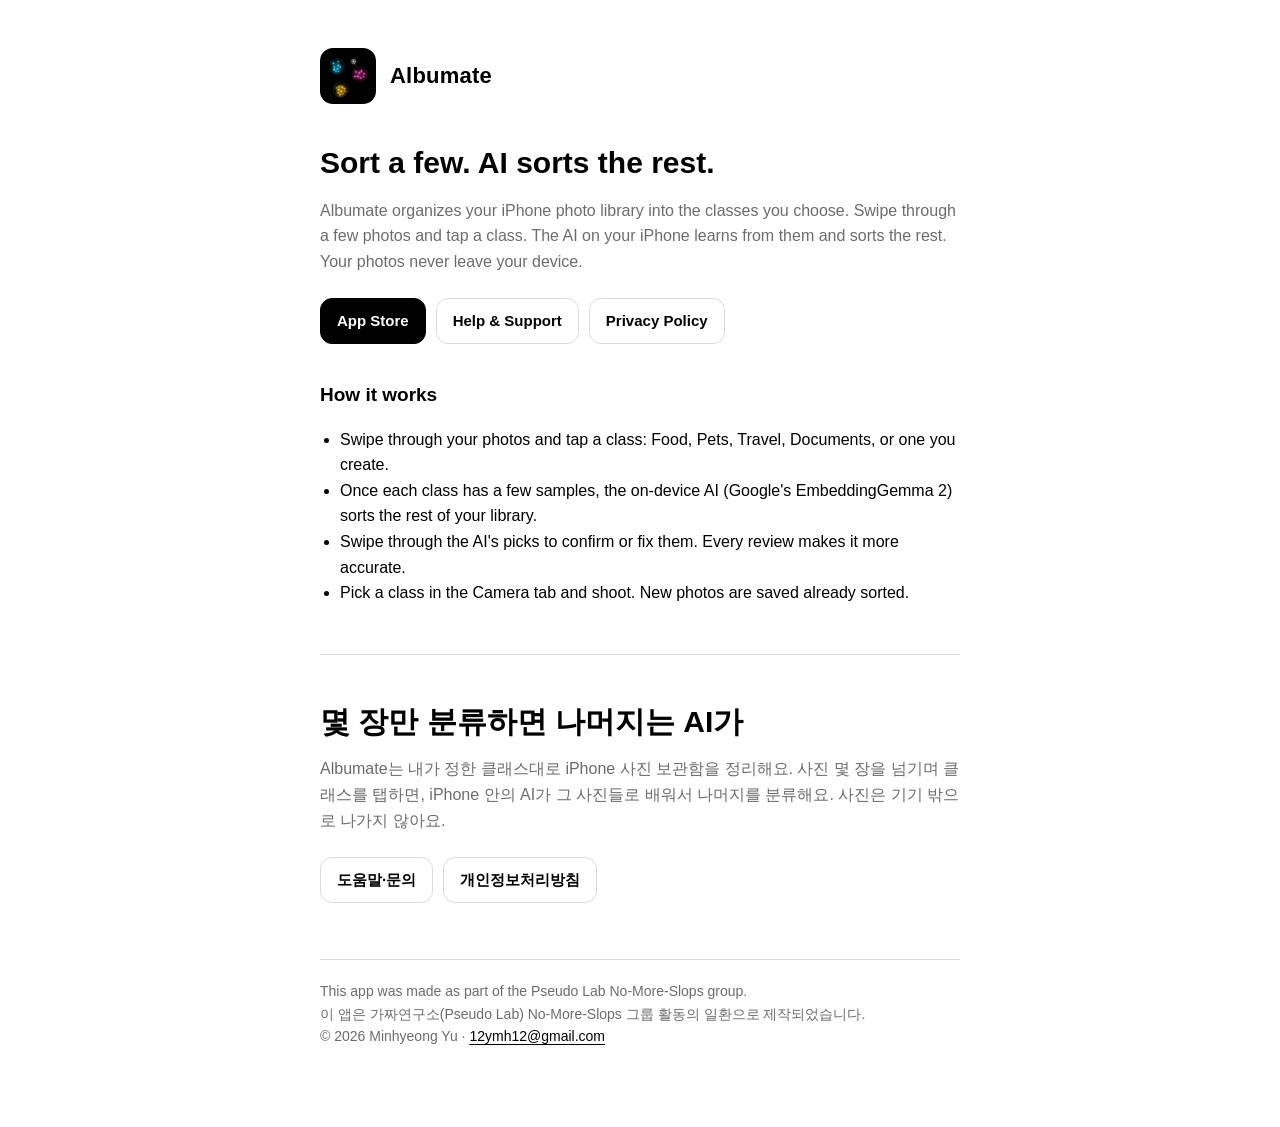
==== albumate/index.html @ 3b49fcf7 "Update albumate pages" ====
<!doctype html>
<html lang="en">
<head>
<meta charset="utf-8">
<meta name="viewport" content="width=device-width, initial-scale=1">
<title>Albumate: AI Photo Sorter</title>
<meta name="description" content="Sort a few photos. The AI on your iPhone sorts the rest. Your photos never leave your device.">
<link rel="stylesheet" href="style.css">
<link rel="icon" href="icon.png">
</head>
<body>
<main>
  <header><img src="icon.png" alt=""><span class="wordmark">Albumate</span></header>

  <h1>Sort a few. AI sorts the rest.</h1>
  <p class="muted">Albumate organizes your iPhone photo library into the classes you choose. Swipe through a few photos and tap a class. The AI on your iPhone learns from them and sorts the rest. Your photos never leave your device.</p>

  <div class="links">
    <a class="primary" href="#" id="app-store">App Store</a>
    <a href="support/">Help &amp; Support</a>
    <a href="privacy/">Privacy Policy</a>
  </div>

  <h2>How it works</h2>
  <ul>
    <li>Swipe through your photos and tap a class: Food, Pets, Travel, Documents, or one you create.</li>
    <li>Once each class has a few samples, the on-device AI (Google's EmbeddingGemma 2) sorts the rest of your library.</li>
    <li>Swipe through the AI's picks to confirm or fix them. Every review makes it more accurate.</li>
    <li>Pick a class in the Camera tab and shoot. New photos are saved already sorted.</li>
  </ul>

  <hr>

  <div lang="ko">
    <h1>몇 장만 분류하면 나머지는 AI가</h1>
    <p class="muted">Albumate는 내가 정한 클래스대로 iPhone 사진 보관함을 정리해요. 사진 몇 장을 넘기며 클래스를 탭하면, iPhone 안의 AI가 그 사진들로 배워서 나머지를 분류해요. 사진은 기기 밖으로 나가지 않아요.</p>
    <div class="links">
      <a href="support/#ko">도움말·문의</a>
      <a href="privacy/#ko">개인정보처리방침</a>
    </div>
  </div>

  <footer>
    This app was made as part of the Pseudo Lab No-More-Slops group.<br>
    이 앱은 가짜연구소(Pseudo Lab) No-More-Slops 그룹 활동의 일환으로 제작되었습니다.<br>
    © 2026 Minhyeong Yu · <a href="mailto:12ymh12@gmail.com">12ymh12@gmail.com</a>
  </footer>
</main>
</body>
</html>
---- albumate/style.css ----
/* Albumate 소개·정책 페이지. 앱과 같은 흑백 톤. */
:root {
  --ink: #000;
  --paper: #fff;
  --muted: rgba(0, 0, 0, 0.58);
  --rule: rgba(0, 0, 0, 0.14);
  color-scheme: light dark;
}
@media (prefers-color-scheme: dark) {
  :root { --ink: #fff; --paper: #000; --muted: rgba(255, 255, 255, 0.6); --rule: rgba(255, 255, 255, 0.16); }
}
* { box-sizing: border-box; }
body {
  margin: 0;
  background: var(--paper);
  color: var(--ink);
  font: 16px/1.6 -apple-system, BlinkMacSystemFont, "SF Pro Text", "Apple SD Gothic Neo", "Helvetica Neue", sans-serif;
  -webkit-font-smoothing: antialiased;
}
main { max-width: 680px; margin: 0 auto; padding: 48px 20px 80px; }
header { display: flex; align-items: center; gap: 14px; margin-bottom: 40px; }
header img { width: 56px; height: 56px; border-radius: 13px; }
header a { color: inherit; text-decoration: none; }
.wordmark { font: 600 22px/1.2 -apple-system, "SF Pro Display", sans-serif; font-stretch: expanded; letter-spacing: 0.01em; }
h1 { font-size: 30px; line-height: 1.25; margin: 0 0 8px; font-weight: 600; font-stretch: expanded; }
h2 { font-size: 19px; margin: 36px 0 8px; font-weight: 600; }
h3 { font-size: 16px; margin: 24px 0 4px; font-weight: 600; }
p, li { color: var(--ink); }
.muted, .meta { color: var(--muted); }
.meta { font-size: 14px; }
a { color: var(--ink); text-underline-offset: 3px; }
hr { border: 0; border-top: 1px solid var(--rule); margin: 48px 0; }
ul { padding-left: 20px; }
nav.lang { font-size: 14px; margin-bottom: 28px; }
nav.lang a { margin-right: 14px; }
.links { display: flex; flex-wrap: wrap; gap: 10px; margin: 24px 0; }
.links a {
  border: 1px solid var(--rule); border-radius: 12px; padding: 10px 16px;
  text-decoration: none; font-weight: 600; font-size: 15px;
}
.links a.primary { background: var(--ink); color: var(--paper); border-color: var(--ink); }
footer { margin-top: 56px; padding-top: 20px; border-top: 1px solid var(--rule); font-size: 14px; color: var(--muted); }
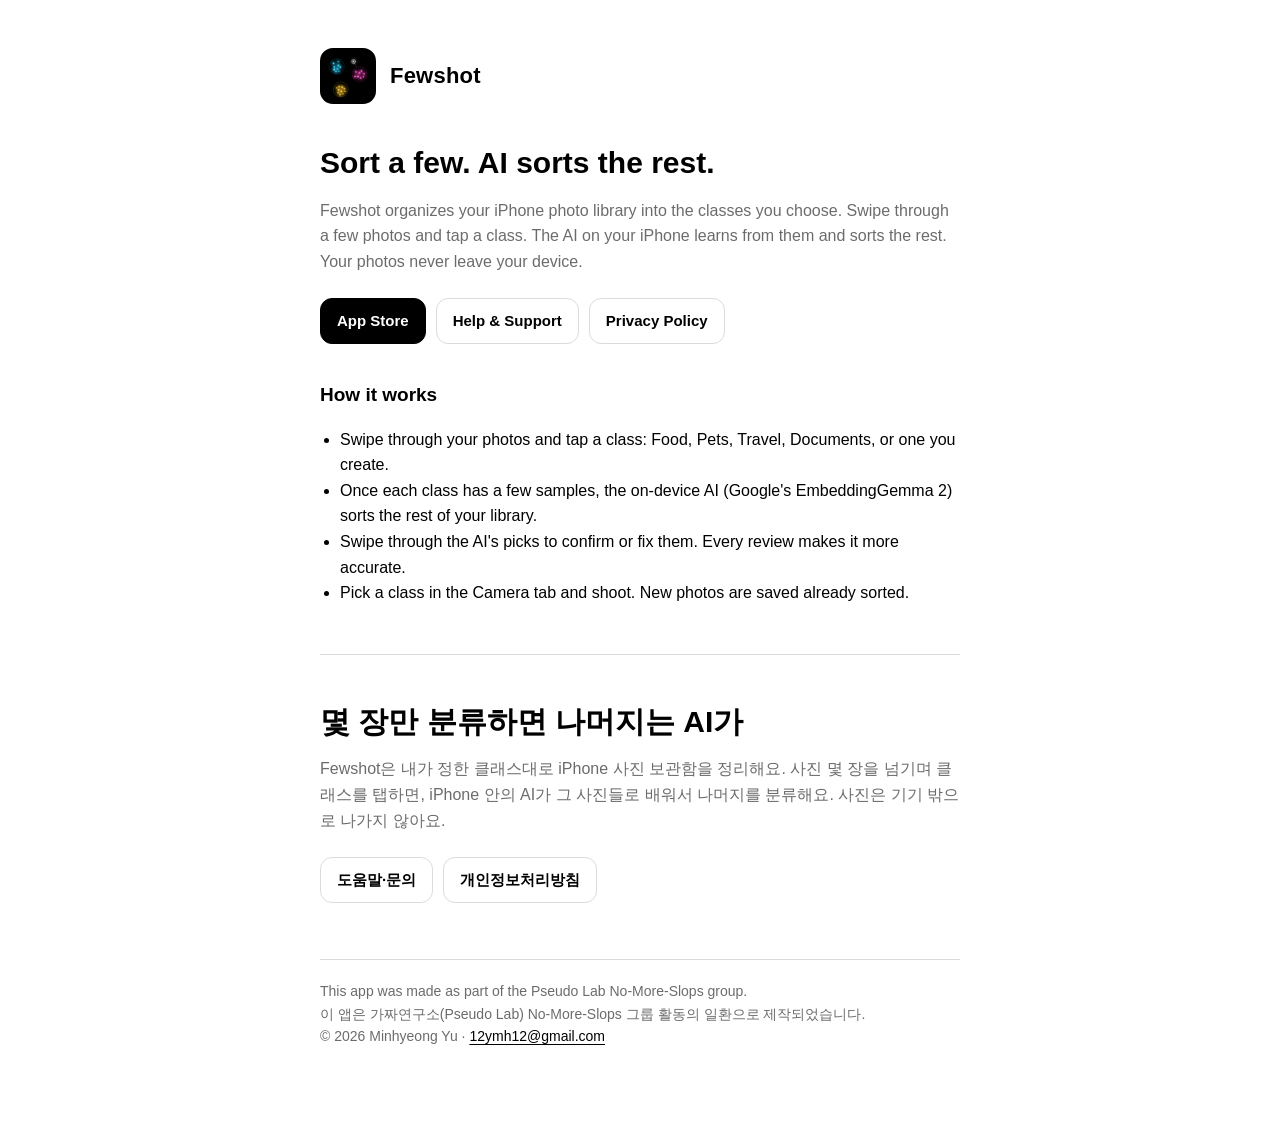
==== commit 7c7c4013: "Update fewshot pages" ====
--- a/albumate/index.html
+++ b/albumate/index.html
@@ -3,48 +3,10 @@
 <head>
 <meta charset="utf-8">
 <meta name="viewport" content="width=device-width, initial-scale=1">
-<title>Albumate: AI Photo Sorter</title>
-<meta name="description" content="Sort a few photos. The AI on your iPhone sorts the rest. Your photos never leave your device.">
-<link rel="stylesheet" href="style.css">
-<link rel="icon" href="icon.png">
+<title>Fewshot</title>
+<!-- 앱 이름이 Albumate에서 Fewshot으로 바뀌었다. 옛 주소는 새 주소로 넘긴다. -->
+<meta http-equiv="refresh" content="0; url=/fewshot/">
+<link rel="canonical" href="https://goyo-drive.github.io/fewshot/">
 </head>
-<body>
-<main>
-  <header><img src="icon.png" alt=""><span class="wordmark">Albumate</span></header>
-
-  <h1>Sort a few. AI sorts the rest.</h1>
-  <p class="muted">Albumate organizes your iPhone photo library into the classes you choose. Swipe through a few photos and tap a class. The AI on your iPhone learns from them and sorts the rest. Your photos never leave your device.</p>
-
-  <div class="links">
-    <a class="primary" href="#" id="app-store">App Store</a>
-    <a href="support/">Help &amp; Support</a>
-    <a href="privacy/">Privacy Policy</a>
-  </div>
-
-  <h2>How it works</h2>
-  <ul>
-    <li>Swipe through your photos and tap a class: Food, Pets, Travel, Documents, or one you create.</li>
-    <li>Once each class has a few samples, the on-device AI (Google's EmbeddingGemma 2) sorts the rest of your library.</li>
-    <li>Swipe through the AI's picks to confirm or fix them. Every review makes it more accurate.</li>
-    <li>Pick a class in the Camera tab and shoot. New photos are saved already sorted.</li>
-  </ul>
-
-  <hr>
-
-  <div lang="ko">
-    <h1>몇 장만 분류하면 나머지는 AI가</h1>
-    <p class="muted">Albumate는 내가 정한 클래스대로 iPhone 사진 보관함을 정리해요. 사진 몇 장을 넘기며 클래스를 탭하면, iPhone 안의 AI가 그 사진들로 배워서 나머지를 분류해요. 사진은 기기 밖으로 나가지 않아요.</p>
-    <div class="links">
-      <a href="support/#ko">도움말·문의</a>
-      <a href="privacy/#ko">개인정보처리방침</a>
-    </div>
-  </div>
-
-  <footer>
-    This app was made as part of the Pseudo Lab No-More-Slops group.<br>
-    이 앱은 가짜연구소(Pseudo Lab) No-More-Slops 그룹 활동의 일환으로 제작되었습니다.<br>
-    © 2026 Minhyeong Yu · <a href="mailto:12ymh12@gmail.com">12ymh12@gmail.com</a>
-  </footer>
-</main>
-</body>
+<body><p><a href="/fewshot/">Moved to /fewshot/</a></p></body>
 </html>
